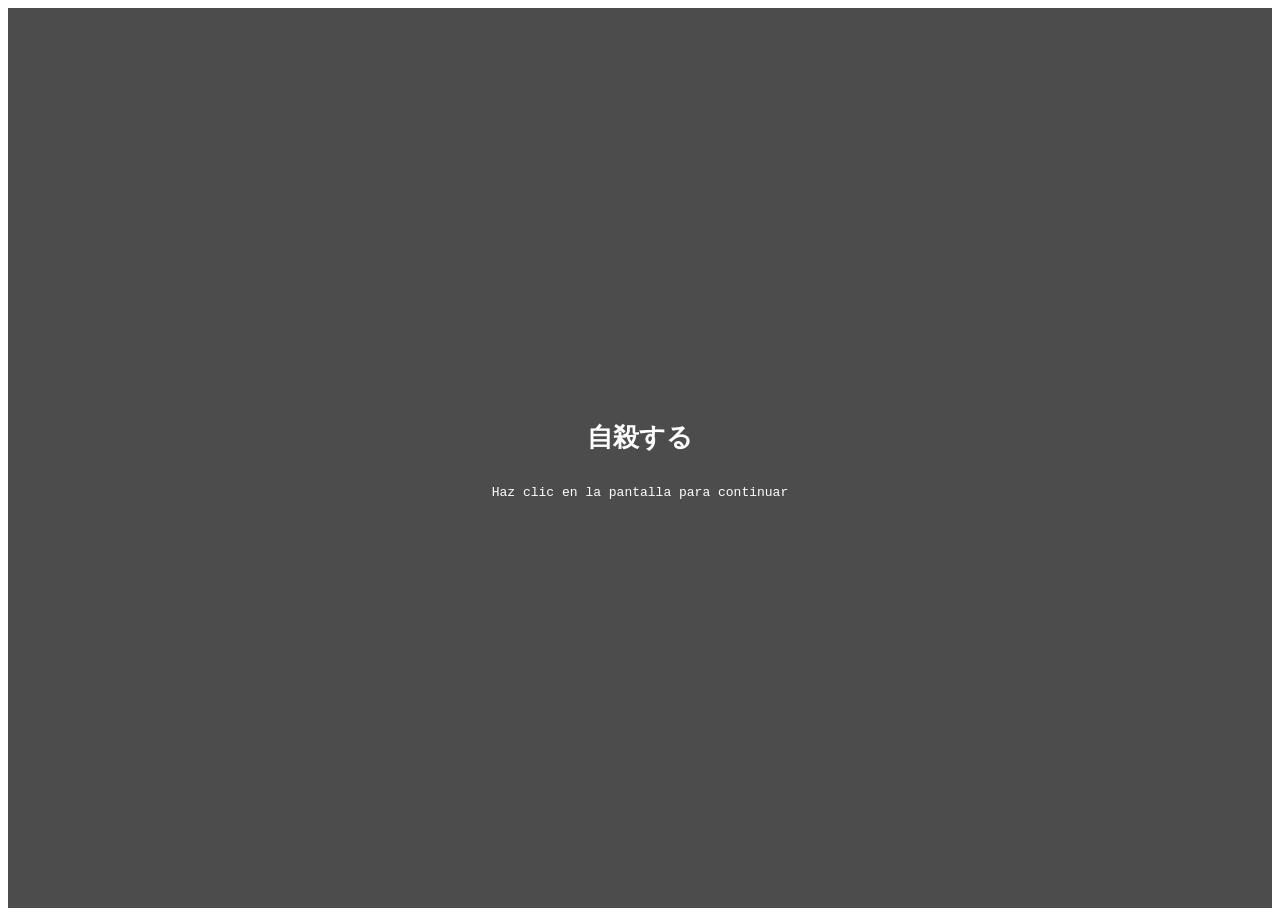
==== index.html @ a58f489e "Add files via upload" ====
<!DOCTYPE html>
<html lang="es">
<head>
  <meta charset="UTF-8" />
  <meta name="viewport" content="width=device-width, initial-scale=1.0"/>
  <title>上帝𝕸𝕺𝕽𝕺ツ</title>
  <link rel="icon" type="image/png" href="avatar.png">
  <link rel="stylesheet" href="style.css" />
</head>
<body>

  <!-- Video de fondo -->
  <video autoplay muted loop id="bgVideo">
    <source src="background-video.mp4" type="video/mp4" />
    Tu navegador no soporta el video HTML5.
  </video>

  <!-- Intro -->
  <div id="intro">
    <h1>自殺する</h1>
    <p>Haz clic en la pantalla para continuar</p>
  </div>

  <!-- Contenido principal -->
  <div id="main">
    <div class="content">
      <div class="avatar-container">
        <img src="avatar.png" alt="Avatar" class="avatar" />
      </div>
      <h2>上帝𝕸𝕺𝕽𝕺ツ</h2>
      <p class="location">👑 Spain, Barcelona</p>

      <!-- Redes sociales -->
      <div class="socials">
        <a href="https://discord.com/users/664747091637305364" target="_blank">𝓓𝓲𝓼𝓬𝓸𝓻𝓭</a>
        <a href="https://www.instagram.com/19ayman07" target="_blank">𝓘𝓷𝓼𝓽𝓪𝓰𝓻𝓪𝓶</a>
        <a href="https://open.spotify.com/user/31qsq3b75jqbqoe5av4777xh5faq" target="_blank">𝓢𝓹𝓸𝓽𝓲𝓯𝔂</a>
        <a href="https://steamcommunity.com/profiles/76561199218925246/" target="_blank">𝓢𝓽𝓮𝓪𝓶</a>
      </div>

      <!-- Estado de Discord -->
      <div id="discord-status" class="status-card">
        <!--Cargando estado de Discord...-->
        <div id="discord-status-user1"></div>
      <div id="discord-status-user2"></div>
      </div>
    </div>
  </div>

  <script src="script.js"></script>
</body>
</html>
---- style.css ----
/* Video de fondo */
#bgVideo {
    position: fixed;
    top: 0;
    left: 0;
    min-width: 100%;
    min-height: 100%;
    z-index: -1;
    object-fit: cover;
}

/* Intro inicial */
#intro {
    height: 100vh;
    display: flex;
    flex-direction: column;
    justify-content: center;
    align-items: center;
    color: white;
    text-align: center;
    background-color: rgba(0, 0, 0, 0.7);
    z-index: 1;
    position: relative;
    font-family: monospace;
}

/* Contenedor principal oculto al principio */
#main {
    display: none; /* Oculto hasta presionar Y */
    height: 100vh;
    justify-content: center;
    align-items: center;
    position: relative;
    z-index: 2;
}

/* Contenido del perfil */
.content {
    background-color: rgba(0, 0, 0, 0.5);
    padding: 2rem;
    border-radius: 1rem;
    text-align: center;
    color: white;
    font-family: sans-serif;
}

.avatar {
    width: 120px;
    height: 120px;
    border-radius: 50%;
    border: 2px solid white;
    margin-bottom: 1rem;
    object-fit: cover;
}

.location {
    margin: 0.5rem 0;
    opacity: 0.8;
}

.socials a {
    margin: 0 12px;
    color: white;
    text-decoration: none;
    font-size: 1rem;
    transition: color 0.3s;
}

.socials a:hover {
    color: #1db954; /* Spotify green hover */
}

/* Tarjeta de estado de Discord */
.status-card {
    margin-top: 2rem;
    background-color: rgba(0,0,0,0.5);
    padding: 1rem;
    border-radius: 16px;
    display: inline-block;
    color: white;
    font-family: sans-serif;
  }
  /* Barra de progreso de Spotify similar al formato de la imagen */
#spotify-progress-container {
  margin-top: 10px;
  width: 100%;
  height: 6px;
  background: rgba(255, 255, 255, 0.3);
  border-radius: 3px;
  overflow: hidden;
}

#spotify-progress {
  height: 100%;
  background: #1db954; /* Color de Spotify */
  width: 0%;
  transition: width 0.5s ease;
}

#spotify-status {
  display: flex;
  justify-content: center;
  align-items: center;
  gap: 10px;
  color: white;
}

#spotify-status img {
  width: 40px;
  height: 40px;
  border-radius: 50%;
  object-fit: cover;
  border: 2px solid #fff;
}
/* Avatar con efecto hover */
.avatar {
    width: 120px;
    height: 120px;
    border-radius: 50%;
    border: 2px solid white;
    margin-bottom: 1rem;
    object-fit: cover;
    transition: transform 0.3s ease, box-shadow 0.3s ease;
  }
  
  .avatar:hover {
    transform: scale(1.1);
    box-shadow: 0 0 15px rgba(255, 255, 255, 0.6);
  }
  
  /* Enlaces sociales con efecto hover mejorado */
  .socials a {
    margin: 0 12px;
    color: white;
    text-decoration: none;
    font-size: 1rem;
    transition: color 0.3s ease, transform 0.3s ease;
    position: relative;
  }
  
  .socials a::after {
    content: "";
    position: absolute;
    width: 0%;
    height: 2px;
    bottom: -4px;
    left: 0;
    background-color: #1db954;
    transition: width 0.3s ease;
  }
  
  .socials a:hover {
    color: #1db954;
    transform: translateY(-2px);
  }
  
  .socials a:hover::after {
    width: 100%;
  }
  /* Mantener tamaño original del texto, con resplandor sutil */
#main h2 {
    position: relative;
    font-size: 2rem; /* Tamaño original que tenías antes, ajusta si es necesario */
    font-family: 'Courier New', Courier, monospace;
    color: white;
    text-shadow: 0px 0px 2px rgba(255, 255, 255, 0.8), 0px 0px 4px rgba(255, 255, 255, 0.6);
    animation: glowing 1.5s ease-in-out infinite alternate;
}

/* Animación de resplandor pequeño */
@keyframes glowing {
    0% {
        text-shadow: 0px 0px 2px rgba(255, 255, 255, 0.8), 0px 0px 4px rgba(255, 255, 255, 0.6);
    }
    100% {
        text-shadow: 0px 0px 4px rgba(255, 255, 255, 1), 0px 0px 6px rgba(255, 255, 255, 0.8);
    }
}
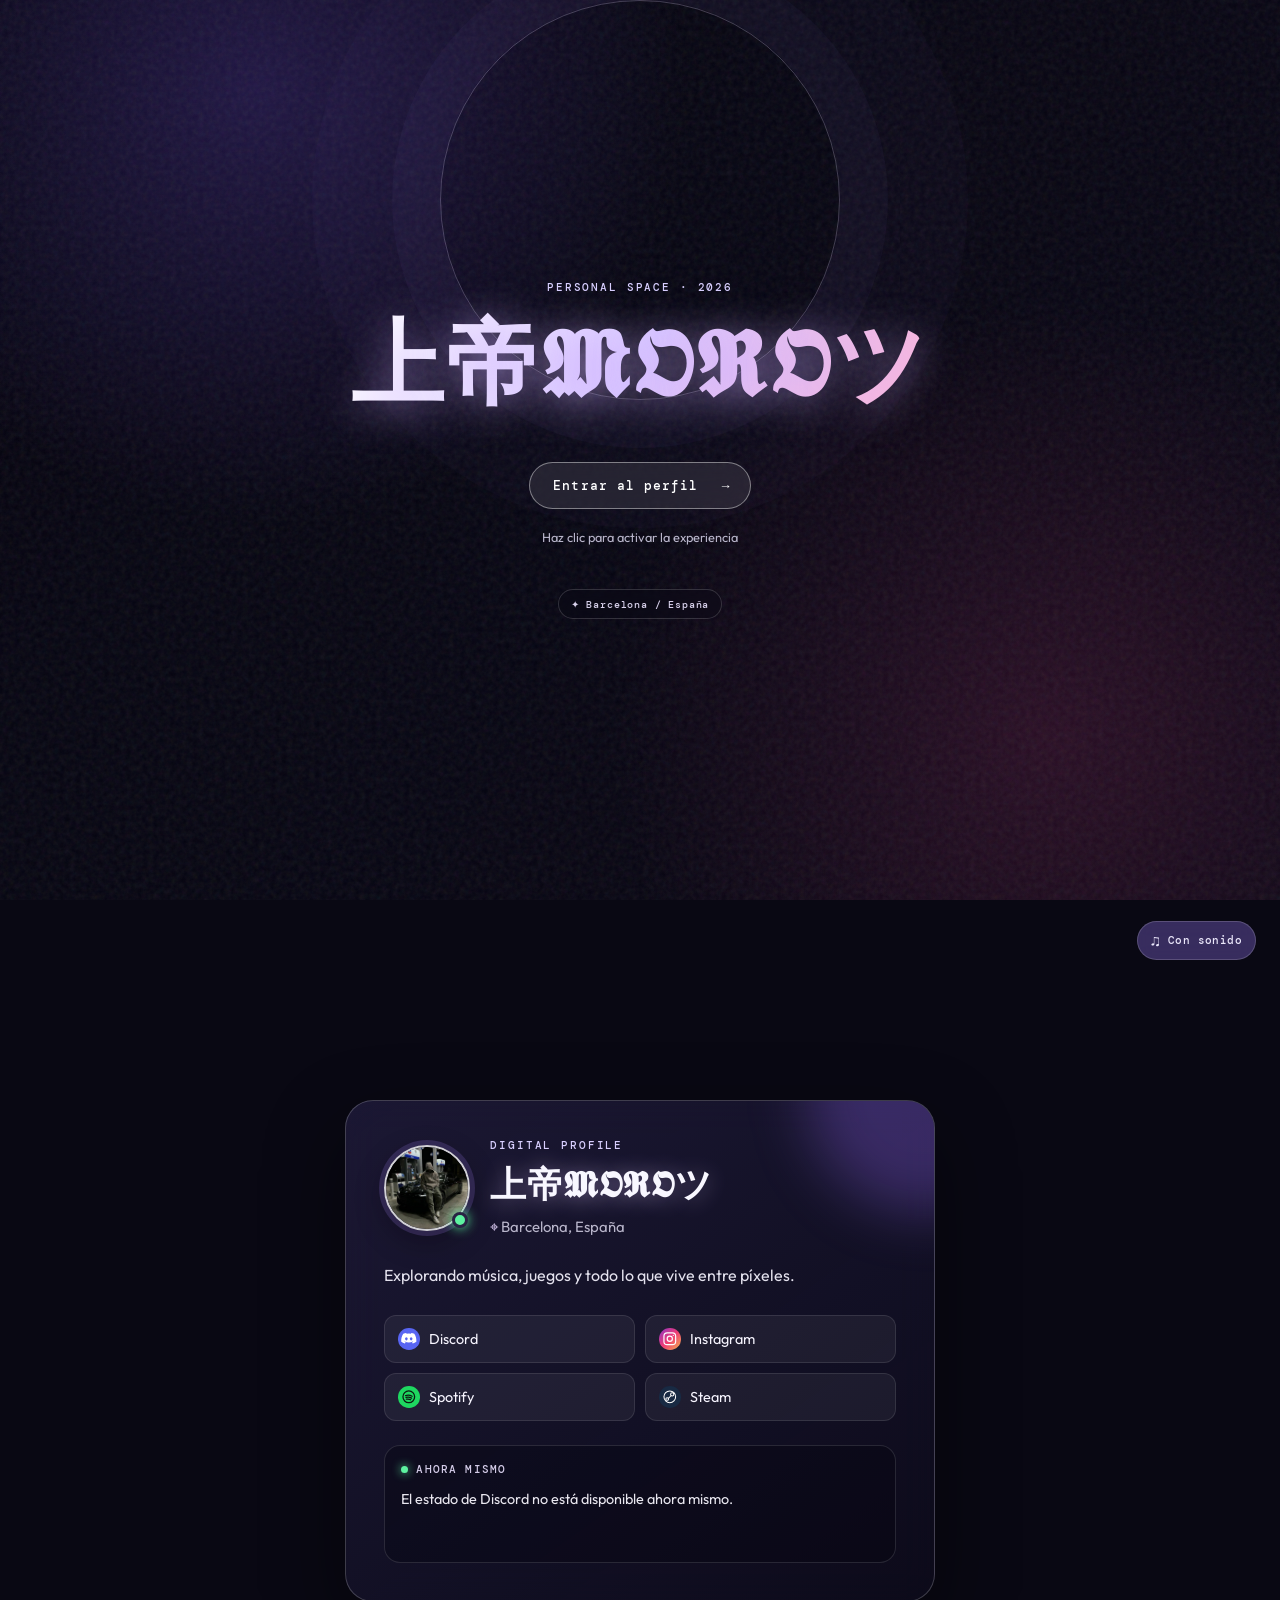
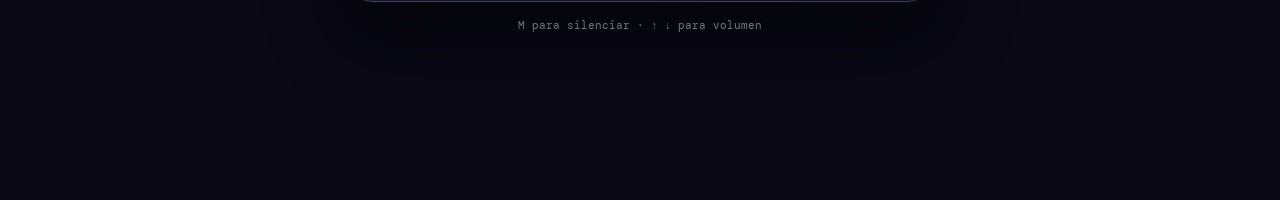
==== commit 2b4ca18e: "Add files via upload" ====
--- a/index.html
+++ b/index.html
@@ -1,52 +1,35 @@
-<!DOCTYPE html>
-<html lang="es">
-<head>
-  <meta charset="UTF-8" />
-  <meta name="viewport" content="width=device-width, initial-scale=1.0"/>
-  <title>上帝𝕸𝕺𝕽𝕺ツ</title>
-  <link rel="icon" type="image/png" href="avatar.png">
-  <link rel="stylesheet" href="style.css" />
-</head>
-<body>
-
-  <!-- Video de fondo -->
-  <video autoplay muted loop id="bgVideo">
-    <source src="background-video.mp4" type="video/mp4" />
-    Tu navegador no soporta el video HTML5.
-  </video>
-
-  <!-- Intro -->
-  <div id="intro">
-    <h1>自殺する</h1>
-    <p>Haz clic en la pantalla para continuar</p>
-  </div>
-
-  <!-- Contenido principal -->
-  <div id="main">
-    <div class="content">
-      <div class="avatar-container">
-        <img src="avatar.png" alt="Avatar" class="avatar" />
-      </div>
-      <h2>上帝𝕸𝕺𝕽𝕺ツ</h2>
-      <p class="location">👑 Spain, Barcelona</p>
-
-      <!-- Redes sociales -->
-      <div class="socials">
-        <a href="https://discord.com/users/664747091637305364" target="_blank">𝓓𝓲𝓼𝓬𝓸𝓻𝓭</a>
-        <a href="https://www.instagram.com/19ayman07" target="_blank">𝓘𝓷𝓼𝓽𝓪𝓰𝓻𝓪𝓶</a>
-        <a href="https://open.spotify.com/user/31qsq3b75jqbqoe5av4777xh5faq" target="_blank">𝓢𝓹𝓸𝓽𝓲𝓯𝔂</a>
-        <a href="https://steamcommunity.com/profiles/76561199218925246/" target="_blank">𝓢𝓽𝓮𝓪𝓶</a>
-      </div>
-
-      <!-- Estado de Discord -->
-      <div id="discord-status" class="status-card">
-        <!--Cargando estado de Discord...-->
-        <div id="discord-status-user1"></div>
-      <div id="discord-status-user2"></div>
-      </div>
-    </div>
-  </div>
-
-  <script src="script.js"></script>
-</body>
-</html>
+<!DOCTYPE html>
+<html lang="es">
+<head>
+  <meta charset="UTF-8" />
+  <meta name="viewport" content="width=device-width, initial-scale=1.0" />
+  <meta name="theme-color" content="#0c0b18" />
+  <title>上帝𝕸𝕺𝕽𝕺ツ · Perfil</title>
+  <link rel="icon" type="image/png" href="avatar.png" />
+  <link rel="stylesheet" href="style.css" />
+  <link rel="stylesheet" href="enhancements.css" />
+</head>
+<body>
+  <video autoplay muted loop playsinline id="bgVideo" aria-hidden="true"><source src="background-video.mp4" type="video/mp4" /></video>
+  <div class="backdrop" aria-hidden="true"></div><div class="noise" aria-hidden="true"></div>
+  <section id="intro" class="intro" aria-label="Pantalla de bienvenida">
+    <div class="intro__orb"></div><div class="intro__lines" aria-hidden="true"></div><p class="eyebrow">PERSONAL SPACE · 2026</p><h1>上帝𝕸𝕺𝕽𝕺ツ</h1>
+    <button id="enterButton" class="enter-button" type="button"><span>Entrar al perfil</span><span aria-hidden="true">→</span></button>
+    <p class="intro__hint">Haz clic para activar la experiencia</p><span class="intro__badge">✦  Barcelona / España</span>
+  </section>
+  <main id="main" class="profile-shell" hidden>
+    <button id="soundButton" class="sound-button" type="button" aria-label="Silenciar sonido" aria-pressed="true"><span class="sound-icon" aria-hidden="true">♫</span><span class="sound-label">Con sonido</span></button>
+    <article class="profile-card">
+      <div class="card-glow" aria-hidden="true"></div>
+      <header class="profile-header"><div class="avatar-wrap"><img src="avatar.png" alt="Avatar de Moro" class="avatar" /><span class="status-dot" title="Disponible"></span></div><div class="identity"><p class="eyebrow">DIGITAL PROFILE</p><h2>上帝𝕸𝕺𝕽𝕺ツ</h2><p class="location"><span aria-hidden="true">⌖</span> Barcelona, España</p></div></header>
+      <p class="bio">Explorando música, juegos y todo lo que vive entre píxeles.</p>
+      <nav class="socials" aria-label="Redes sociales">
+        <a class="discord-link" href="https://discord.com/users/664747091637305364" target="_blank" rel="noopener noreferrer"><span class="social-icon" aria-hidden="true"><svg viewBox="0 0 24 24"><path d="M19.5 5.1A16.2 16.2 0 0 0 15.5 4l-.5 1a13.5 13.5 0 0 0-6 0l-.5-1a16 16 0 0 0-4 1.1C2 8.8 1.4 12.4 1.7 16a16 16 0 0 0 4.9 2.5l1.2-1.6a9 9 0 0 1-1.9-.9l.5-.4a11.5 11.5 0 0 0 11.2 0l.5.4c-.6.4-1.2.7-1.9.9l1.2 1.6a16 16 0 0 0 4.9-2.5c.4-4.2-.7-7.8-2.8-10.9ZM8.7 14.2c-1 0-1.8-1-1.8-2.1S7.7 10 8.7 10s1.8 1 1.8 2.1-.8 2.1-1.8 2.1Zm6.5 0c-1 0-1.8-1-1.8-2.1s.8-2.1 1.8-2.1 1.8 1 1.8 2.1-.8 2.1-1.8 2.1Z"/></svg></span>Discord</a>
+        <a class="instagram-link" href="https://www.instagram.com/19ayman07" target="_blank" rel="noopener noreferrer"><span class="social-icon" aria-hidden="true"><svg viewBox="0 0 24 24"><rect x="3" y="3" width="18" height="18" rx="5"/><circle cx="12" cy="12" r="4"/><circle class="svg-dot" cx="17.4" cy="6.7" r="1"/></svg></span>Instagram</a>
+        <a class="spotify-link" href="https://open.spotify.com/user/31qsq3b75jqbqoe5av4777xh5faq" target="_blank" rel="noopener noreferrer"><span class="social-icon" aria-hidden="true"><svg viewBox="0 0 24 24"><circle cx="12" cy="12" r="9"/><path d="M7 10.1c3.8-1 7.4-.5 10.1 1M7.7 13c3.1-.8 6.1-.4 8.5 1M8.3 15.7c2.4-.5 4.8-.2 6.6.9"/></svg></span>Spotify</a>
+        <a class="steam-link" href="https://steamcommunity.com/profiles/76561199218925246/" target="_blank" rel="noopener noreferrer"><span class="social-icon" aria-hidden="true"><svg viewBox="0 0 24 24"><circle cx="12" cy="12" r="9"/><circle cx="15.7" cy="8.3" r="2.5"/><circle cx="8" cy="15.4" r="2.1"/><path d="m9.8 14.4 4-4"/></svg></span>Steam</a>
+      </nav>
+      <section id="discord-status" class="status-card" aria-live="polite"><div class="status-card__heading"><span class="live-dot"></span><span>Ahora mismo</span></div><div id="discord-status-user1" class="status-content"><span class="loading"></span> Conectando con Discord…</div></section>
+    </article><p class="keyboard-tip">M para silenciar · ↑ ↓ para volumen</p>
+  </main><script src="script.js"></script>
+</body></html>
--- a/style.css
+++ b/style.css
@@ -1,178 +1,2 @@
-/* Video de fondo */
-#bgVideo {
-    position: fixed;
-    top: 0;
-    left: 0;
-    min-width: 100%;
-    min-height: 100%;
-    z-index: -1;
-    object-fit: cover;
-}
-
-/* Intro inicial */
-#intro {
-    height: 100vh;
-    display: flex;
-    flex-direction: column;
-    justify-content: center;
-    align-items: center;
-    color: white;
-    text-align: center;
-    background-color: rgba(0, 0, 0, 0.7);
-    z-index: 1;
-    position: relative;
-    font-family: monospace;
-}
-
-/* Contenedor principal oculto al principio */
-#main {
-    display: none; /* Oculto hasta presionar Y */
-    height: 100vh;
-    justify-content: center;
-    align-items: center;
-    position: relative;
-    z-index: 2;
-}
-
-/* Contenido del perfil */
-.content {
-    background-color: rgba(0, 0, 0, 0.5);
-    padding: 2rem;
-    border-radius: 1rem;
-    text-align: center;
-    color: white;
-    font-family: sans-serif;
-}
-
-.avatar {
-    width: 120px;
-    height: 120px;
-    border-radius: 50%;
-    border: 2px solid white;
-    margin-bottom: 1rem;
-    object-fit: cover;
-}
-
-.location {
-    margin: 0.5rem 0;
-    opacity: 0.8;
-}
-
-.socials a {
-    margin: 0 12px;
-    color: white;
-    text-decoration: none;
-    font-size: 1rem;
-    transition: color 0.3s;
-}
-
-.socials a:hover {
-    color: #1db954; /* Spotify green hover */
-}
-
-/* Tarjeta de estado de Discord */
-.status-card {
-    margin-top: 2rem;
-    background-color: rgba(0,0,0,0.5);
-    padding: 1rem;
-    border-radius: 16px;
-    display: inline-block;
-    color: white;
-    font-family: sans-serif;
-  }
-  /* Barra de progreso de Spotify similar al formato de la imagen */
-#spotify-progress-container {
-  margin-top: 10px;
-  width: 100%;
-  height: 6px;
-  background: rgba(255, 255, 255, 0.3);
-  border-radius: 3px;
-  overflow: hidden;
-}
-
-#spotify-progress {
-  height: 100%;
-  background: #1db954; /* Color de Spotify */
-  width: 0%;
-  transition: width 0.5s ease;
-}
-
-#spotify-status {
-  display: flex;
-  justify-content: center;
-  align-items: center;
-  gap: 10px;
-  color: white;
-}
-
-#spotify-status img {
-  width: 40px;
-  height: 40px;
-  border-radius: 50%;
-  object-fit: cover;
-  border: 2px solid #fff;
-}
-/* Avatar con efecto hover */
-.avatar {
-    width: 120px;
-    height: 120px;
-    border-radius: 50%;
-    border: 2px solid white;
-    margin-bottom: 1rem;
-    object-fit: cover;
-    transition: transform 0.3s ease, box-shadow 0.3s ease;
-  }
-  
-  .avatar:hover {
-    transform: scale(1.1);
-    box-shadow: 0 0 15px rgba(255, 255, 255, 0.6);
-  }
-  
-  /* Enlaces sociales con efecto hover mejorado */
-  .socials a {
-    margin: 0 12px;
-    color: white;
-    text-decoration: none;
-    font-size: 1rem;
-    transition: color 0.3s ease, transform 0.3s ease;
-    position: relative;
-  }
-  
-  .socials a::after {
-    content: "";
-    position: absolute;
-    width: 0%;
-    height: 2px;
-    bottom: -4px;
-    left: 0;
-    background-color: #1db954;
-    transition: width 0.3s ease;
-  }
-  
-  .socials a:hover {
-    color: #1db954;
-    transform: translateY(-2px);
-  }
-  
-  .socials a:hover::after {
-    width: 100%;
-  }
-  /* Mantener tamaño original del texto, con resplandor sutil */
-#main h2 {
-    position: relative;
-    font-size: 2rem; /* Tamaño original que tenías antes, ajusta si es necesario */
-    font-family: 'Courier New', Courier, monospace;
-    color: white;
-    text-shadow: 0px 0px 2px rgba(255, 255, 255, 0.8), 0px 0px 4px rgba(255, 255, 255, 0.6);
-    animation: glowing 1.5s ease-in-out infinite alternate;
-}
-
-/* Animación de resplandor pequeño */
-@keyframes glowing {
-    0% {
-        text-shadow: 0px 0px 2px rgba(255, 255, 255, 0.8), 0px 0px 4px rgba(255, 255, 255, 0.6);
-    }
-    100% {
-        text-shadow: 0px 0px 4px rgba(255, 255, 255, 1), 0px 0px 6px rgba(255, 255, 255, 0.8);
-    }
-}
+@import url('https://fonts.googleapis.com/css2?family=DM+Mono:wght@400;500&family=Outfit:wght@400;500;600;700&display=swap');
+:root{--ink:#f8f7ff;--muted:#b8b5ca;--violet:#9b7cff;--glass:rgba(15,13,31,.63)}*{box-sizing:border-box}body{margin:0;min-height:100vh;overflow:hidden;color:var(--ink);font-family:Outfit,Arial,sans-serif;background:#090813}#bgVideo{position:fixed;inset:0;z-index:-3;width:100%;height:100%;object-fit:cover;filter:saturate(.8) contrast(1.08) brightness(.46);transform:scale(1.03)}.backdrop{position:fixed;inset:0;z-index:-2;background:radial-gradient(circle at 20% 10%,rgba(130,86,255,.28),transparent 33%),radial-gradient(circle at 82% 82%,rgba(255,65,145,.18),transparent 34%),linear-gradient(120deg,rgba(5,4,17,.68),rgba(13,9,28,.45))}.noise{position:fixed;inset:0;z-index:-1;opacity:.16;pointer-events:none;background-image:url("data:image/svg+xml,%3Csvg viewBox='0 0 180 180' xmlns='http://www.w3.org/2000/svg'%3E%3Cfilter id='n'%3E%3CfeTurbulence type='fractalNoise' baseFrequency='.9' numOctaves='4' stitchTiles='stitch'/%3E%3C/filter%3E%3Crect width='100%25' height='100%25' filter='url(%23n)' opacity='.7'/%3E%3C/svg%3E")}.eyebrow{margin:0 0 .55rem;color:#d8cfff;font:500 .68rem/1.2 'DM Mono',monospace;letter-spacing:.17em}.intro{position:relative;min-height:100vh;display:grid;place-content:center;justify-items:center;padding:2rem;overflow:hidden;text-align:center;background:rgba(4,3,12,.22)}.intro__orb{position:absolute;width:25rem;height:25rem;border:1px solid rgba(226,216,255,.25);border-radius:50%;box-shadow:0 0 0 3rem rgba(171,135,255,.035),0 0 0 8rem rgba(171,135,255,.025);animation:breathe 4s ease-in-out infinite}.intro h1{position:relative;margin:0;font-size:clamp(2.3rem,8vw,5.8rem);letter-spacing:.025em;text-shadow:0 5px 40px rgba(206,175,255,.6);animation:rise .8s cubic-bezier(.2,.8,.2,1) both}.enter-button{position:relative;display:flex;gap:1.5rem;align-items:center;margin-top:2.1rem;padding:.9rem 1.2rem .9rem 1.45rem;border:1px solid rgba(255,255,255,.42);border-radius:100px;color:white;background:rgba(255,255,255,.09);cursor:pointer;font:500 .8rem 'DM Mono',monospace;letter-spacing:.08em;backdrop-filter:blur(12px);transition:transform .25s,background .25s,box-shadow .25s}.enter-button:hover{transform:translateY(-3px);background:rgba(180,143,255,.3);box-shadow:0 12px 35px rgba(28,8,66,.45)}.intro__hint{position:relative;margin:1.2rem 0 0;color:var(--muted);font-size:.8rem;animation:blink 2s infinite}.profile-shell{position:relative;min-height:100vh;display:grid;place-content:center;padding:4rem 1.25rem 2rem}.profile-card{position:relative;isolation:isolate;width:min(92vw,590px);padding:clamp(1.4rem,4vw,2.4rem);overflow:hidden;border:1px solid rgba(255,255,255,.2);border-radius:28px;background:linear-gradient(145deg,rgba(33,29,62,.76),var(--glass));box-shadow:0 30px 80px rgba(0,0,0,.44);backdrop-filter:blur(18px);animation:cardIn .75s .12s cubic-bezier(.2,.8,.2,1) both}.card-glow{position:absolute;z-index:-1;width:15rem;height:15rem;right:-7rem;top:-8rem;border-radius:50%;background:rgba(151,108,255,.28);filter:blur(28px)}.profile-header{display:flex;align-items:center;gap:1.25rem}.avatar-wrap{position:relative;flex:0 0 auto}.avatar{display:block;width:86px;height:86px;object-fit:cover;border:2px solid rgba(255,255,255,.8);border-radius:50%;box-shadow:0 0 0 5px rgba(174,132,255,.18),0 10px 30px rgba(0,0,0,.3);transition:transform .35s,box-shadow .35s}.avatar-wrap:hover .avatar{transform:rotate(5deg) scale(1.07);box-shadow:0 0 0 6px rgba(255,109,178,.24),0 14px 35px rgba(0,0,0,.4)}.status-dot{position:absolute;right:2px;bottom:3px;width:16px;height:16px;border:3px solid #292344;border-radius:50%;background:#5df2a0;box-shadow:0 0 12px #5df2a0}.identity h2{margin:0;font-size:clamp(1.6rem,5vw,2.25rem);font-weight:600;letter-spacing:.02em;text-shadow:0 2px 22px rgba(220,199,255,.46)}.location{margin:.4rem 0 0;color:var(--muted);font-size:.93rem}.location span{color:#e8d7ff}.bio{max-width:430px;margin:1.7rem 0;color:#e3e1ed;font-size:1rem;line-height:1.55}.socials{display:grid;grid-template-columns:repeat(2,1fr);gap:.65rem}.socials a{display:flex;align-items:center;gap:.58rem;padding:.76rem .8rem;border:1px solid rgba(255,255,255,.1);border-radius:12px;color:#f7f5ff;background:rgba(255,255,255,.055);text-decoration:none;font-size:.9rem;transition:transform .22s,background .22s,border-color .22s}.socials a:hover{transform:translateY(-3px);border-color:rgba(197,169,255,.65);background:rgba(172,130,255,.19)}.social-icon{display:grid;width:1.35rem;height:1.35rem;place-items:center;border-radius:50%;color:#0e0c1d;background:linear-gradient(135deg,#c7b5ff,#ffb1d3);font-weight:700}.status-card{margin-top:1.5rem;padding:1rem;border:1px solid rgba(255,255,255,.12);border-radius:16px;background:rgba(5,4,14,.33)}.status-card__heading{display:flex;gap:.5rem;align-items:center;margin-bottom:.85rem;color:#d4cce8;font:500 .67rem 'DM Mono',monospace;letter-spacing:.11em;text-transform:uppercase}.live-dot{width:7px;height:7px;border-radius:50%;background:#5df2a0;box-shadow:0 0 10px #5df2a0;animation:pulse 1.6s infinite}.status-content{min-height:56px;color:#e9e7f0;font-size:.9rem}.discord-presence{display:flex;align-items:center;gap:.85rem;text-align:left}.discord-avatar{width:52px;height:52px;border:2px solid var(--status-color,#808080);border-radius:50%;object-fit:cover}.presence-copy{flex:1;min-width:0}.presence-copy strong,.presence-copy span{display:block;overflow:hidden;text-overflow:ellipsis;white-space:nowrap}.presence-copy span{margin-top:.22rem;color:var(--muted);font-size:.82rem}.activity-art{width:48px;height:48px;border-radius:10px;object-fit:cover}.spotify-progress{height:4px;margin-top:.55rem;overflow:hidden;border-radius:10px;background:rgba(255,255,255,.14)}.spotify-progress i{display:block;height:100%;border-radius:inherit;background:linear-gradient(90deg,#1ed760,#a3ffb5);transition:width .8s linear}.loading{display:inline-block;width:12px;height:12px;margin-right:.35rem;border:2px solid rgba(255,255,255,.2);border-top-color:#cbb9ff;border-radius:50%;vertical-align:-2px;animation:spin .8s linear infinite}.sound-button{position:absolute;top:1.3rem;right:1.5rem;display:flex;gap:.45rem;align-items:center;padding:.5rem .8rem;border:1px solid rgba(255,255,255,.17);border-radius:100px;color:#eae6fa;background:rgba(12,9,28,.4);cursor:pointer;font:500 .7rem 'DM Mono',monospace;letter-spacing:.04em;backdrop-filter:blur(10px);transition:background .2s}.sound-button:hover,.sound-button[aria-pressed="true"]{background:rgba(155,124,255,.32)}.sound-icon{font-size:1rem}.keyboard-tip{margin:1rem 0 0;color:rgba(236,231,255,.65);font:.68rem 'DM Mono',monospace;text-align:center}body.is-entering .intro{animation:fadeOut .55s ease forwards}body.is-entering .profile-shell{animation:fadeIn .45s .35s both}@keyframes breathe{50%{transform:scale(1.08);opacity:.65}}@keyframes rise{from{opacity:0;transform:translateY(15px)}}@keyframes blink{50%{opacity:.45}}@keyframes cardIn{from{opacity:0;transform:translateY(26px) scale(.97)}}@keyframes fadeOut{to{opacity:0;transform:scale(1.04);pointer-events:none}}@keyframes fadeIn{from{opacity:0}}@keyframes pulse{50%{box-shadow:0 0 2px #5df2a0}}@keyframes spin{to{transform:rotate(360deg)}}@media(max-width:480px){.profile-shell{padding-top:4.6rem}.profile-header{align-items:flex-start}.avatar{width:72px;height:72px}.sound-label{display:none}.sound-button{right:1rem}.bio{margin:1.35rem 0}.socials a{font-size:.82rem}}@media(prefers-reduced-motion:reduce){*,*::before,*::after{animation-duration:.01ms!important;animation-iteration-count:1!important;scroll-behavior:auto!important;transition-duration:.01ms!important}}
--- a/enhancements.css
+++ b/enhancements.css
@@ -0,0 +1,14 @@
+/* Refuerzos visuales: introducción y logotipos de redes. */
+.intro__lines { position:absolute; inset:0; opacity:.35; background:linear-gradient(90deg,transparent 49.85%,rgba(228,211,255,.5) 50%,transparent 50.15%),linear-gradient(0deg,transparent 49.85%,rgba(228,211,255,.5) 50%,transparent 50.15%); background-size:80px 80px; mask-image:radial-gradient(circle,black,transparent 67%); animation:grid-drift 12s linear infinite; }
+.intro__badge { position:relative; margin-top:2.8rem; padding:.45rem .75rem; border:1px solid rgba(255,255,255,.16); border-radius:99px; color:#d8d1eb; background:rgba(8,6,22,.22); font:500 .64rem 'DM Mono',monospace; letter-spacing:.08em; backdrop-filter:blur(8px); }
+.intro h1 { background:linear-gradient(120deg,#fff,#d8c7ff 50%,#ffb4d6); -webkit-background-clip:text; background-clip:text; color:transparent; }
+.social-icon { overflow:hidden; background:rgba(255,255,255,.11); color:#fff; }
+.social-icon svg { width:100%; height:100%; padding:3px; fill:none; stroke:currentColor; stroke-width:1.8; stroke-linecap:round; stroke-linejoin:round; }
+.discord-link .social-icon { color:#fff; background:#5865f2; }.discord-link .social-icon svg { fill:currentColor; stroke:none; padding:2px; }
+.instagram-link .social-icon { color:#fff; background:linear-gradient(135deg,#8d35c9,#ef3c76,#f6b54c); }.instagram-link .social-icon rect { fill:none; }.instagram-link .social-icon .svg-dot { fill:currentColor; stroke:none; }
+.spotify-link .social-icon { color:#0b1b11; background:#1ed760; }.spotify-link .social-icon svg { stroke-width:2; }
+.steam-link .social-icon { color:#fff; background:#182a43; }.steam-link .social-icon svg { stroke-width:1.55; }
+.socials a:hover .social-icon { transform:rotate(-7deg) scale(1.08); }.social-icon { transition:transform .22s ease; }
+.activity-fallback { display:grid; width:48px; height:48px; place-items:center; flex:0 0 auto; border:1px solid rgba(255,255,255,.16); border-radius:10px; background:linear-gradient(135deg,#5846a5,#9e72cf); font-size:1.35rem; }
+.profile-card { will-change:transform; transition:transform .28s ease-out; }
+@keyframes grid-drift { to { background-position:80px 80px; } }
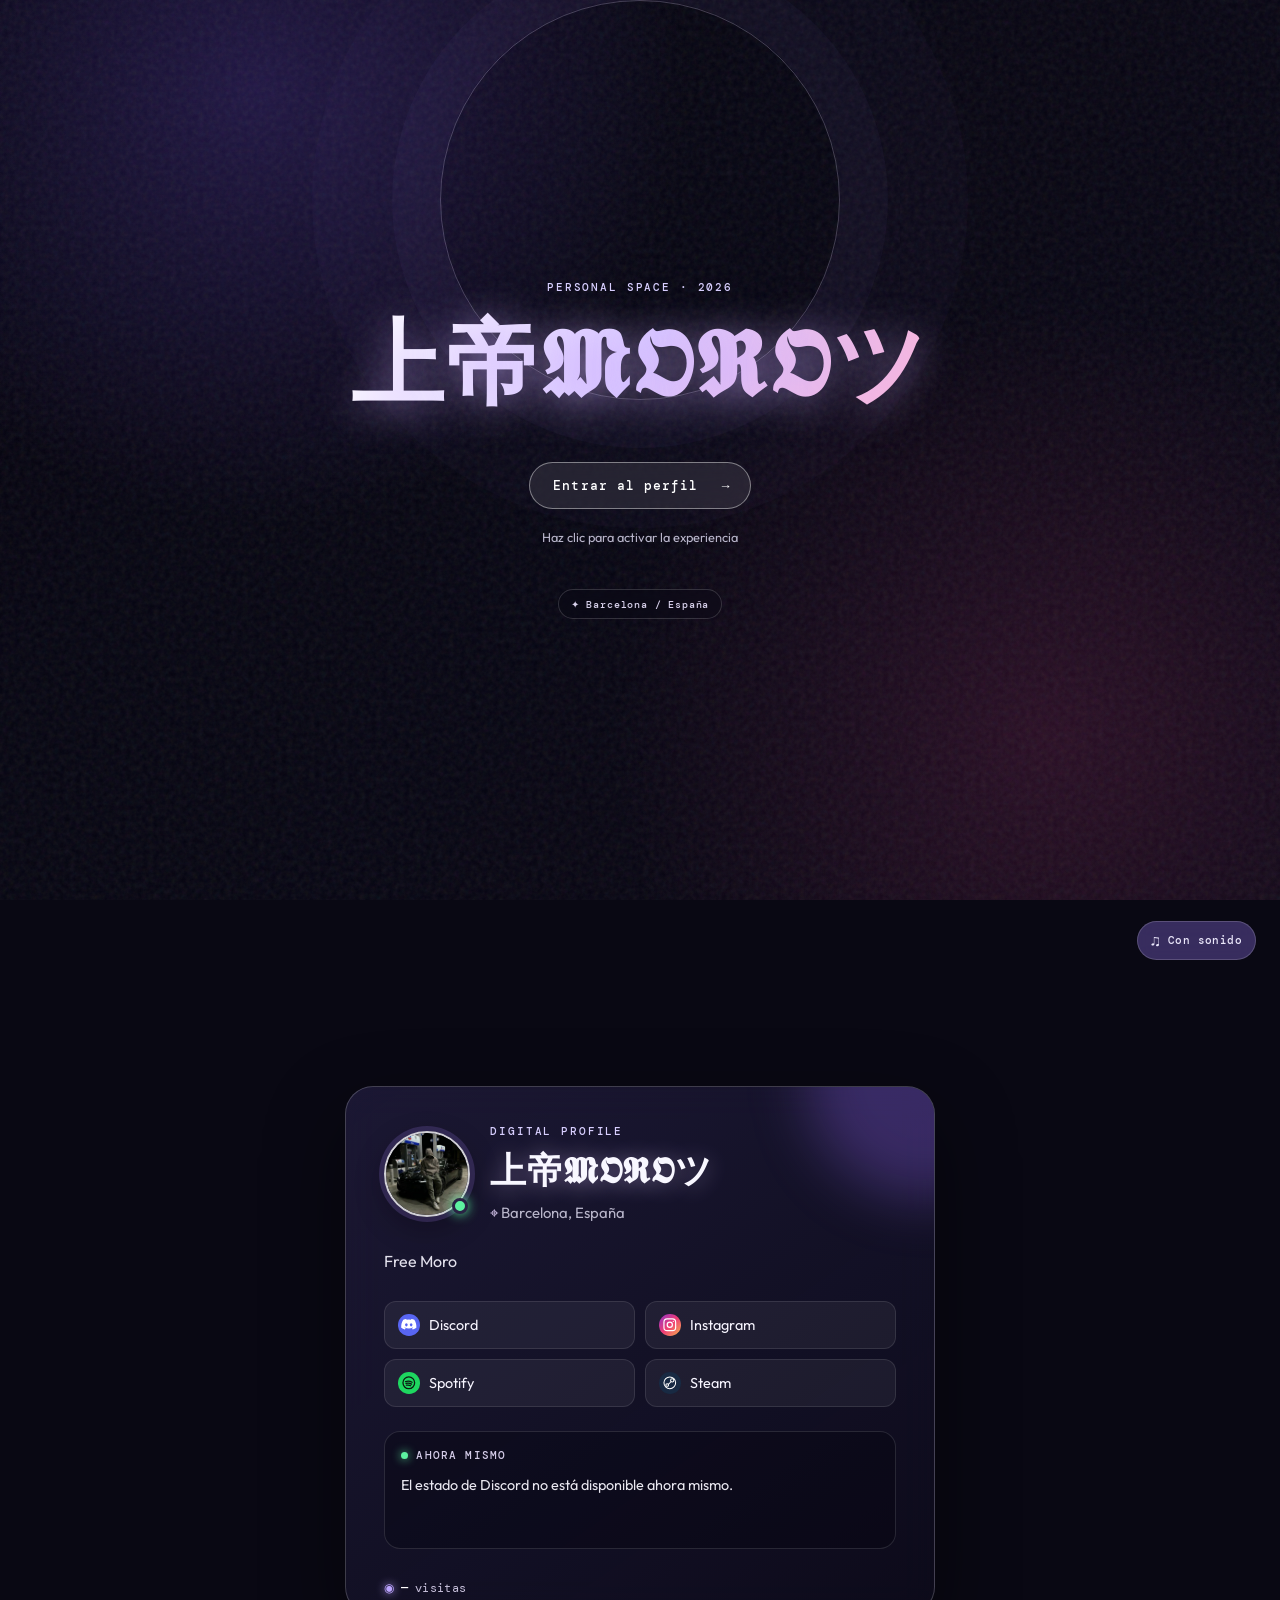
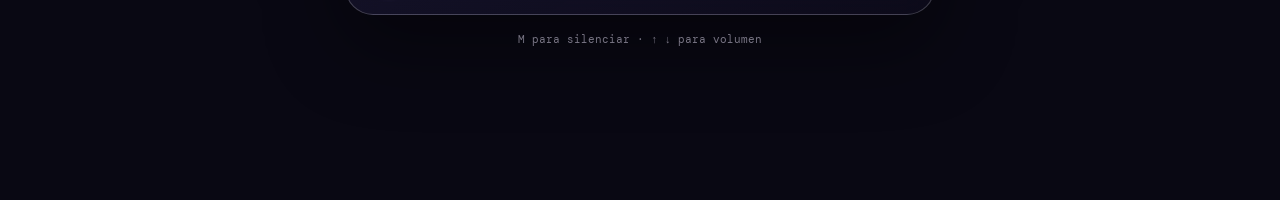
==== commit 33d2581e: "Add files via upload" ====
--- a/index.html
+++ b/index.html
@@ -22,7 +22,8 @@
     <article class="profile-card">
       <div class="card-glow" aria-hidden="true"></div>
       <header class="profile-header"><div class="avatar-wrap"><img src="avatar.png" alt="Avatar de Moro" class="avatar" /><span class="status-dot" title="Disponible"></span></div><div class="identity"><p class="eyebrow">DIGITAL PROFILE</p><h2>上帝𝕸𝕺𝕽𝕺ツ</h2><p class="location"><span aria-hidden="true">⌖</span> Barcelona, España</p></div></header>
-      <p class="bio">Explorando música, juegos y todo lo que vive entre píxeles.</p>
+      <p class="bio">Free Moro</p>
+      <div class="profile-stats" aria-live="polite"><span aria-hidden="true">◉</span><strong id="viewCount">—</strong><span>visitas</span></div>
       <nav class="socials" aria-label="Redes sociales">
         <a class="discord-link" href="https://discord.com/users/664747091637305364" target="_blank" rel="noopener noreferrer"><span class="social-icon" aria-hidden="true"><svg viewBox="0 0 24 24"><path d="M19.5 5.1A16.2 16.2 0 0 0 15.5 4l-.5 1a13.5 13.5 0 0 0-6 0l-.5-1a16 16 0 0 0-4 1.1C2 8.8 1.4 12.4 1.7 16a16 16 0 0 0 4.9 2.5l1.2-1.6a9 9 0 0 1-1.9-.9l.5-.4a11.5 11.5 0 0 0 11.2 0l.5.4c-.6.4-1.2.7-1.9.9l1.2 1.6a16 16 0 0 0 4.9-2.5c.4-4.2-.7-7.8-2.8-10.9ZM8.7 14.2c-1 0-1.8-1-1.8-2.1S7.7 10 8.7 10s1.8 1 1.8 2.1-.8 2.1-1.8 2.1Zm6.5 0c-1 0-1.8-1-1.8-2.1s.8-2.1 1.8-2.1 1.8 1 1.8 2.1-.8 2.1-1.8 2.1Z"/></svg></span>Discord</a>
         <a class="instagram-link" href="https://www.instagram.com/19ayman07" target="_blank" rel="noopener noreferrer"><span class="social-icon" aria-hidden="true"><svg viewBox="0 0 24 24"><rect x="3" y="3" width="18" height="18" rx="5"/><circle cx="12" cy="12" r="4"/><circle class="svg-dot" cx="17.4" cy="6.7" r="1"/></svg></span>Instagram</a>
--- a/enhancements.css
+++ b/enhancements.css
@@ -11,4 +11,5 @@
 .socials a:hover .social-icon { transform:rotate(-7deg) scale(1.08); }.social-icon { transition:transform .22s ease; }
 .activity-fallback { display:grid; width:48px; height:48px; place-items:center; flex:0 0 auto; border:1px solid rgba(255,255,255,.16); border-radius:10px; background:linear-gradient(135deg,#5846a5,#9e72cf); font-size:1.35rem; }
 .profile-card { will-change:transform; transition:transform .28s ease-out; }
+.profile-card { padding-bottom:4.1rem; }.profile-stats { position:absolute; bottom:1.15rem; left:clamp(1.4rem,4vw,2.4rem); display:inline-flex; align-items:center; gap:.4rem; color:#c8c1dc; font:.72rem 'DM Mono',monospace; letter-spacing:.03em; }.profile-stats > :first-child { color:#bca4ff; text-shadow:0 0 10px #bca4ff; }.profile-stats strong { color:#fff; font-weight:500; }
 @keyframes grid-drift { to { background-position:80px 80px; } }
